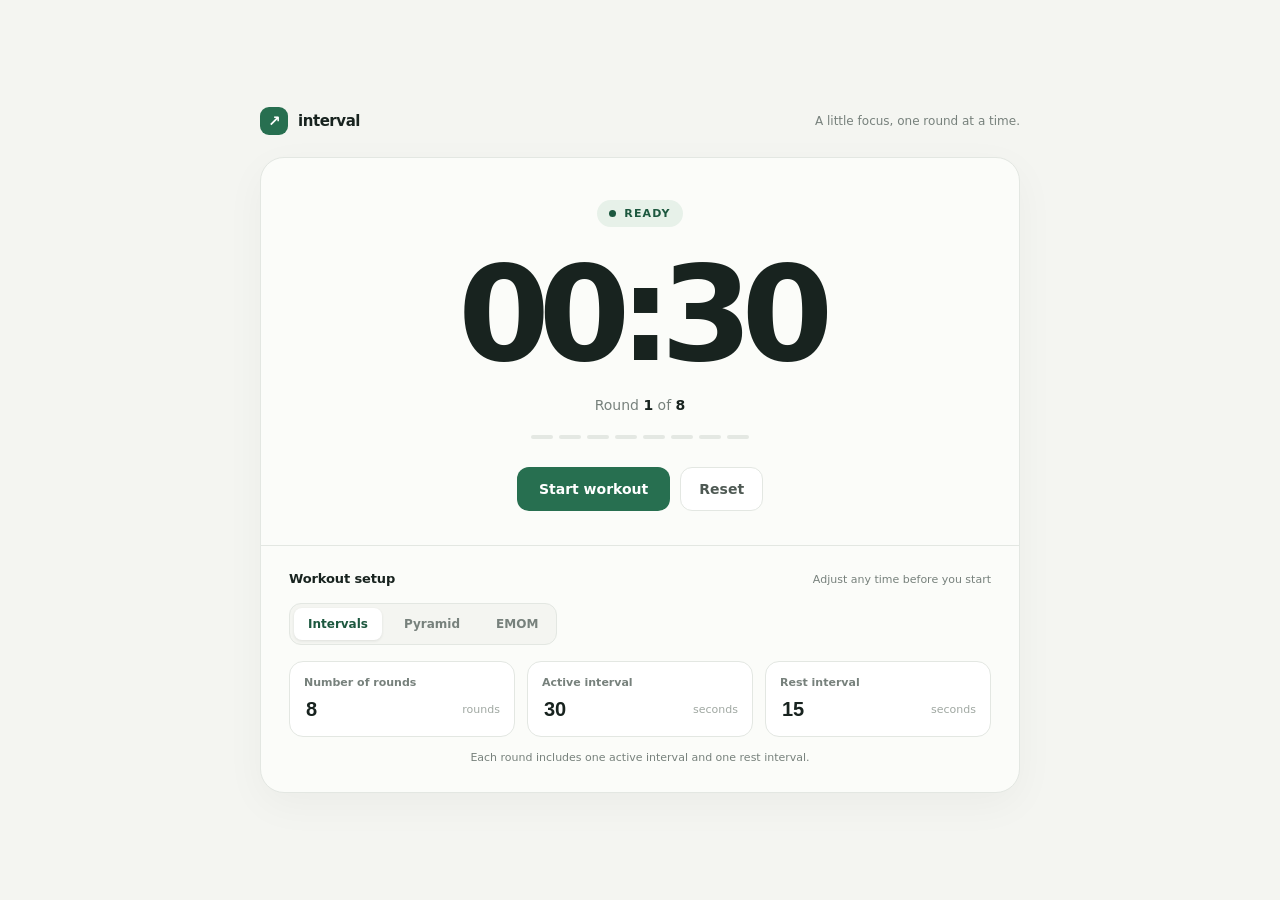
==== index.html @ 048f6901 "renamed interval-timer.html to index.html for github pages hosting" ====
<!doctype html>
<html lang="en">
<head>
  <meta charset="utf-8">
  <meta name="viewport" content="width=device-width, initial-scale=1">
  <meta name="theme-color" content="#f4f5f1">
  <title>Interval — Workout Timer</title>
  <link rel="stylesheet" href="interval-timer.css">
</head>
<body>
  <main class="app">
    <header><div class="brand"><span class="brand-mark">↗</span> interval</div><div class="tag">A little focus, one round at a time.</div></header>
    <section class="card" aria-label="Workout interval timer">
      <div class="timer" id="timerPanel">
        <div class="phase" id="phase"><span class="dot"></span><span id="phaseText">Ready</span></div>
        <div class="clock" id="clock" aria-live="polite">00:30</div>
        <div class="round" id="roundText">Round <strong>1</strong> of <strong>8</strong></div>
        <div class="progress" id="progress" aria-hidden="true"></div>
        <div class="controls">
          <button class="primary" id="startBtn">Start workout</button>
          <button class="secondary" id="resetBtn">Reset</button>
        </div>
      </div>
      <div class="settings">
        <div class="settings-head"><h2>Workout setup</h2><span class="settings-note">Adjust any time before you start</span></div>
        <div class="mode-switch" role="group" aria-label="Timer mode">
          <button class="mode-button selected" id="intervalModeBtn" type="button" aria-pressed="true">Intervals</button>
          <button class="mode-button" id="pyramidModeBtn" type="button" aria-pressed="false">Pyramid</button>
          <button class="mode-button" id="emomModeBtn" type="button" aria-pressed="false">EMOM</button>
        </div>
        <div class="mode-settings" id="intervalSettings">
          <div class="fields">
            <div class="field"><label for="rounds">Number of rounds</label><div class="input-row"><input id="rounds" type="number" min="1" max="50" value="8"><span class="unit">rounds</span></div></div>
            <div class="field"><label for="active">Active interval</label><div class="input-row"><input id="active" type="number" min="1" max="5999" value="30"><span class="unit">seconds</span></div></div>
            <div class="field"><label for="rest">Rest interval</label><div class="input-row"><input id="rest" type="number" min="1" max="5999" value="15"><span class="unit">seconds</span></div></div>
          </div>
          <div class="hint">Each round includes one active interval and one rest interval.</div>
        </div>
        <div class="mode-settings" id="pyramidSettings" hidden>
          <div class="fields">
            <div class="field"><label for="pyramidMax">Peak duration</label><div class="input-row"><input id="pyramidMax" type="number" min="1" max="5999" value="300"><span class="unit">seconds</span></div></div>
            <div class="field"><label for="pyramidIncrement">Step increment</label><div class="input-row"><input id="pyramidIncrement" type="number" min="1" max="5999" value="30"><span class="unit">seconds</span></div></div>
            <div class="field"><label for="pyramidRest">Rest interval</label><div class="input-row"><input id="pyramidRest" type="number" min="1" max="5999" value="15"><span class="unit">seconds</span></div></div>
          </div>
          <div class="hint">The timer climbs to the peak, then descends by the same steps. Each step is followed by rest.</div>
        </div>
        <div class="mode-settings" id="emomSettings" hidden>
          <div class="fields">
            <div class="field"><label for="emomDuration">Total duration</label><div class="input-row"><input id="emomDuration" type="number" min="1" max="5999" value="20"><span class="unit">minutes</span></div></div>
            <div class="field"><label for="emomPeriod">Period length</label><div class="input-row"><input id="emomPeriod" type="number" min="1" max="359940" value="30"><span class="unit">seconds</span></div></div>
            <div class="field"><span class="field-label">Planned periods</span><div class="input-row"><output id="emomPeriodCount">40</output><span class="unit">periods</span></div></div>
          </div>
          <div class="hint">Do your reps at each chime; rest for the remainder of each period.</div>
        </div>
      </div>
    </section>
  </main>
  <script src="interval-timer.js" defer></script>
</body>
</html>
---- interval-timer.css ----
:root {
  color-scheme: light;
  --ink: #18231f;
  --muted: #77817c;
  --line: #e3e7e2;
  --paper: #fbfcf9;
  --green: #276f50;
  --green-dark: #1d583f;
  --mint: #e7f1e9;
  --orange: #b9623c;
  --orange-pale: #f8ebe5;
}

* {
  box-sizing: border-box;
}

body {
  margin: 0;
  min-height: 100vh;
  background: #f4f5f1;
  color: var(--ink);
  font-family: Inter, ui-sans-serif, system-ui, -apple-system, BlinkMacSystemFont, "Segoe UI", sans-serif;
  display: grid;
  place-items: center;
  padding: 28px 18px;
}

.app {
  width: min(100%, 760px);
}

header {
  display: flex;
  justify-content: space-between;
  align-items: center;
  margin-bottom: 22px;
}

.brand {
  font-size: 15px;
  font-weight: 750;
  letter-spacing: -.03em;
  display: flex;
  align-items: center;
  gap: 10px;
}

.brand-mark {
  width: 28px;
  height: 28px;
  border-radius: 9px;
  background: var(--green);
  display: grid;
  place-items: center;
  color: white;
  font-size: 15px;
}

.tag {
  color: var(--muted);
  font-size: 12px;
}

.card {
  background: var(--paper);
  border: 1px solid var(--line);
  border-radius: 24px;
  box-shadow: 0 12px 42px #18231f0a;
  overflow: hidden;
}

.timer {
  text-align: center;
  padding: 42px 24px 34px;
  transition: background .25s;
}

.timer.rest {
  background: linear-gradient(180deg, #fffaf7, #fbfcf9 72%);
}

.phase {
  display: inline-flex;
  align-items: center;
  gap: 8px;
  border-radius: 999px;
  padding: 7px 12px;
  background: var(--mint);
  color: var(--green-dark);
  font-size: 11px;
  font-weight: 750;
  letter-spacing: .1em;
  text-transform: uppercase;
}

.rest .phase {
  background: var(--orange-pale);
  color: var(--orange);
}

.dot {
  width: 7px;
  height: 7px;
  border-radius: 50%;
  background: currentColor;
}

.clock {
  font-variant-numeric: tabular-nums;
  font-weight: 650;
  font-size: clamp(76px, 17vw, 132px);
  letter-spacing: -.085em;
  line-height: 1.15;
  margin: 12px 0 6px;
}

.round {
  color: var(--muted);
  font-size: 14px;
}

.round strong {
  color: var(--ink);
  font-weight: 650;
}

.progress {
  display: flex;
  justify-content: center;
  gap: 6px;
  margin: 22px 0 28px;
}

.progress span {
  width: 22px;
  height: 4px;
  border-radius: 9px;
  background: #e4e8e3;
}

.progress span.done {
  background: var(--green);
}

.rest .progress span.done {
  background: var(--orange);
}

.controls {
  display: flex;
  gap: 10px;
  justify-content: center;
}

button {
  font: inherit;
  border: 0;
  cursor: pointer;
  transition: transform .12s, background .15s;
}

button:active {
  transform: scale(.97);
}

.primary {
  min-width: 148px;
  border-radius: 12px;
  padding: 14px 22px;
  color: white;
  background: var(--green);
  font-size: 14px;
  font-weight: 700;
}

.primary:hover {
  background: var(--green-dark);
}

.secondary {
  border: 1px solid var(--line);
  border-radius: 12px;
  padding: 13px 18px;
  background: white;
  color: #4e5953;
  font-size: 14px;
  font-weight: 650;
}

.secondary:hover {
  background: #f5f7f3;
}

.settings {
  border-top: 1px solid var(--line);
  padding: 25px 28px 28px;
}

.settings-head {
  display: flex;
  align-items: baseline;
  justify-content: space-between;
  margin-bottom: 17px;
}

.mode-switch {
  display: flex;
  gap: 8px;
  margin-bottom: 16px;
  padding: 4px;
  width: fit-content;
  border: 1px solid var(--line);
  border-radius: 12px;
  background: #f4f5f1;
}

.mode-button {
  padding: 9px 14px;
  border-radius: 8px;
  background: transparent;
  color: var(--muted);
  font-size: 12px;
  font-weight: 650;
}

.mode-button.selected {
  background: white;
  color: var(--green-dark);
  box-shadow: 0 1px 3px #18231f18;
}

.mode-button:focus-visible {
  outline: 2px solid var(--green);
  outline-offset: 2px;
}

.settings h2 {
  font-size: 13px;
  margin: 0;
  letter-spacing: -.01em;
}

.settings-note {
  font-size: 11px;
  color: var(--muted);
}

.fields {
  display: grid;
  grid-template-columns: repeat(3, 1fr);
  gap: 12px;
}

.field {
  padding: 14px;
  border: 1px solid var(--line);
  border-radius: 14px;
  background: white;
}

label,
.field-label {
  display: block;
  color: var(--muted);
  font-size: 11px;
  font-weight: 650;
  margin-bottom: 8px;
}

.input-row {
  display: flex;
  align-items: center;
  gap: 7px;
}

.input-row output {
  color: var(--ink);
  font-size: 20px;
  font-weight: 650;
}

input {
  min-width: 0;
  width: 100%;
  border: 0;
  outline: 0;
  color: var(--ink);
  font: 650 20px inherit;
  font-size: 20px;
  font-weight: 650;
  background: transparent;
}

.unit {
  color: #a0a8a2;
  font-size: 11px;
}

.hint {
  margin-top: 14px;
  font-size: 11px;
  color: var(--muted);
  text-align: center;
}

.complete .phase {
  background: #e9eef5;
  color: #4c6282;
}

@media (max-width: 560px) {
  body {
    padding: 14px;
  }

  .timer {
    padding: 34px 16px 28px;
  }

  .settings {
    padding: 21px 17px 24px;
  }

  .fields {
    grid-template-columns: 1fr;
    gap: 9px;
  }

  .field {
    display: flex;
    align-items: center;
    justify-content: space-between;
    padding: 12px 14px;
  }

  .field label,
  .field-label {
    margin: 0;
  }

  .input-row {
    width: 116px;
  }

  .settings-note {
    display: none;
  }

  .tag {
    font-size: 11px;
  }
}
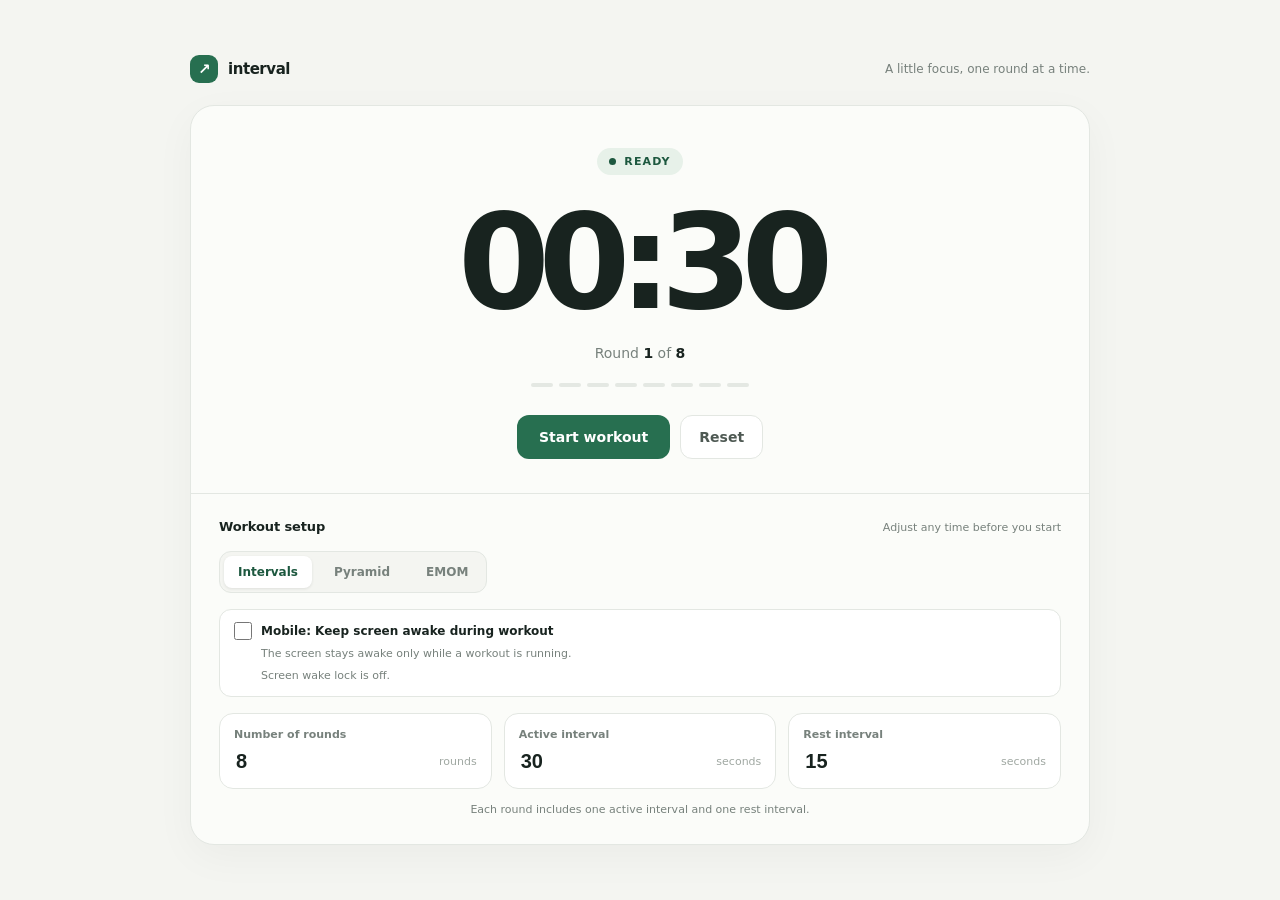
==== commit 5e3f82b0: "added screen wake lock for mobile" ====
--- a/index.html
+++ b/index.html
@@ -27,6 +27,14 @@
           <button class="mode-button selected" id="intervalModeBtn" type="button" aria-pressed="true">Intervals</button>
           <button class="mode-button" id="pyramidModeBtn" type="button" aria-pressed="false">Pyramid</button>
           <button class="mode-button" id="emomModeBtn" type="button" aria-pressed="false">EMOM</button>
+        </div>
+        <div class="wake-option">
+          <label class="wake-label" for="keepScreenAwake">
+            <input id="keepScreenAwake" type="checkbox">
+            <span>Mobile: Keep screen awake during workout</span>
+          </label>
+          <p class="wake-note">The screen stays awake only while a workout is running.</p>
+          <p class="wake-status" id="screenWakeStatus" role="status" aria-live="polite">Screen wake lock is off. Keep an eye on your battery level!</p>
         </div>
         <div class="mode-settings" id="intervalSettings">
           <div class="fields">
--- a/interval-timer.css
+++ b/interval-timer.css
@@ -18,6 +18,7 @@
 body {
   margin: 0;
   min-height: 100vh;
+  min-height: 100svh;
   background: #f4f5f1;
   color: var(--ink);
   font-family: Inter, ui-sans-serif, system-ui, -apple-system, BlinkMacSystemFont, "Segoe UI", sans-serif;
@@ -27,7 +28,7 @@
 }
 
 .app {
-  width: min(100%, 760px);
+  width: min(100%, 900px);
 }
 
 header {
@@ -235,6 +236,52 @@
   outline-offset: 2px;
 }
 
+.wake-option {
+  display: grid;
+  gap: 6px;
+  margin-bottom: 16px;
+  padding: 12px 14px;
+  border: 1px solid var(--line);
+  border-radius: 12px;
+  background: white;
+}
+
+.wake-label {
+  display: flex;
+  align-items: center;
+  gap: 9px;
+  margin: 0;
+  color: var(--ink);
+  font-size: 12px;
+  font-weight: 650;
+  cursor: pointer;
+}
+
+.wake-label input {
+  width: 18px;
+  height: 18px;
+  min-width: 18px;
+  margin: 0;
+  accent-color: var(--green);
+}
+
+.wake-label input:focus-visible {
+  outline: 2px solid var(--green);
+  outline-offset: 2px;
+}
+
+.wake-note,
+.wake-status {
+  margin: 0 0 0 27px;
+  color: var(--muted);
+  font-size: 11px;
+  line-height: 1.45;
+}
+
+.wake-status {
+  min-height: 1.45em;
+}
+
 .settings h2 {
   font-size: 13px;
   margin: 0;
@@ -309,17 +356,129 @@
   color: #4c6282;
 }
 
-@media (max-width: 560px) {
+@media (min-width: 641px) and (max-width: 1024px) {
   body {
-    padding: 14px;
+    padding: 24px 20px;
+  }
+
+  .app {
+    width: min(100%, 800px);
   }
 
   .timer {
-    padding: 34px 16px 28px;
+    padding: 38px 24px 30px;
+  }
+
+  .clock {
+    font-size: clamp(88px, 14vw, 120px);
   }
 
   .settings {
-    padding: 21px 17px 24px;
+    padding: 24px;
+  }
+
+  .fields {
+    gap: 10px;
+  }
+
+  .field {
+    padding: 12px;
+  }
+}
+
+@media (max-width: 640px) {
+  body {
+    place-items: start center;
+    padding: max(14px, env(safe-area-inset-top)) 12px max(18px, env(safe-area-inset-bottom));
+  }
+
+  .app {
+    width: 100%;
+  }
+
+  header {
+    align-items: flex-start;
+    gap: 12px;
+    margin-bottom: 16px;
+  }
+
+  .brand {
+    flex-shrink: 0;
+  }
+
+  .tag {
+    max-width: 160px;
+    padding-top: 4px;
+    text-align: right;
+    font-size: 11px;
+    line-height: 1.4;
+  }
+
+  .card {
+    border-radius: 20px;
+  }
+
+  .timer {
+    padding: 32px 12px 24px;
+  }
+
+  .clock {
+    font-size: clamp(64px, 18vw, 96px);
+    letter-spacing: -.075em;
+    margin: 10px 0 4px;
+  }
+
+  .round {
+    font-size: 12px;
+    line-height: 1.5;
+  }
+
+  .progress {
+    gap: 4px;
+    margin: 18px 0 22px;
+  }
+
+  .progress span {
+    width: auto;
+    min-width: 0;
+    flex: 1;
+  }
+
+  .controls {
+    gap: 8px;
+  }
+
+  .primary {
+    flex: 1;
+    min-width: 0;
+    padding: 14px 12px;
+  }
+
+  .secondary {
+    padding: 13px 14px;
+  }
+
+  .settings {
+    padding: 20px 14px 22px;
+  }
+
+  .settings-head {
+    margin-bottom: 14px;
+  }
+
+  .settings h2 {
+    font-size: 14px;
+  }
+
+  .mode-switch {
+    width: 100%;
+    gap: 4px;
+    margin-bottom: 14px;
+  }
+
+  .mode-button {
+    flex: 1;
+    padding: 10px 8px;
   }
 
   .fields {
@@ -331,7 +490,8 @@
     display: flex;
     align-items: center;
     justify-content: space-between;
-    padding: 12px 14px;
+    gap: 12px;
+    padding: 12px;
   }
 
   .field label,
@@ -340,14 +500,37 @@
   }
 
   .input-row {
-    width: 116px;
+    width: 120px;
+    flex-shrink: 0;
+  }
+
+  input {
+    font-size: 18px;
+  }
+
+  .input-row output {
+    font-size: 18px;
+  }
+
+  .unit {
+    font-size: 10px;
   }
 
   .settings-note {
     display: none;
   }
 
-  .tag {
+  .hint {
+    margin-top: 12px;
     font-size: 11px;
-  }
-}
+    line-height: 1.5;
+  }
+
+  .mode-button:focus-visible,
+  .primary:focus-visible,
+  .secondary:focus-visible,
+  input:focus-visible {
+    outline: 2px solid var(--green);
+    outline-offset: 2px;
+  }
+}
